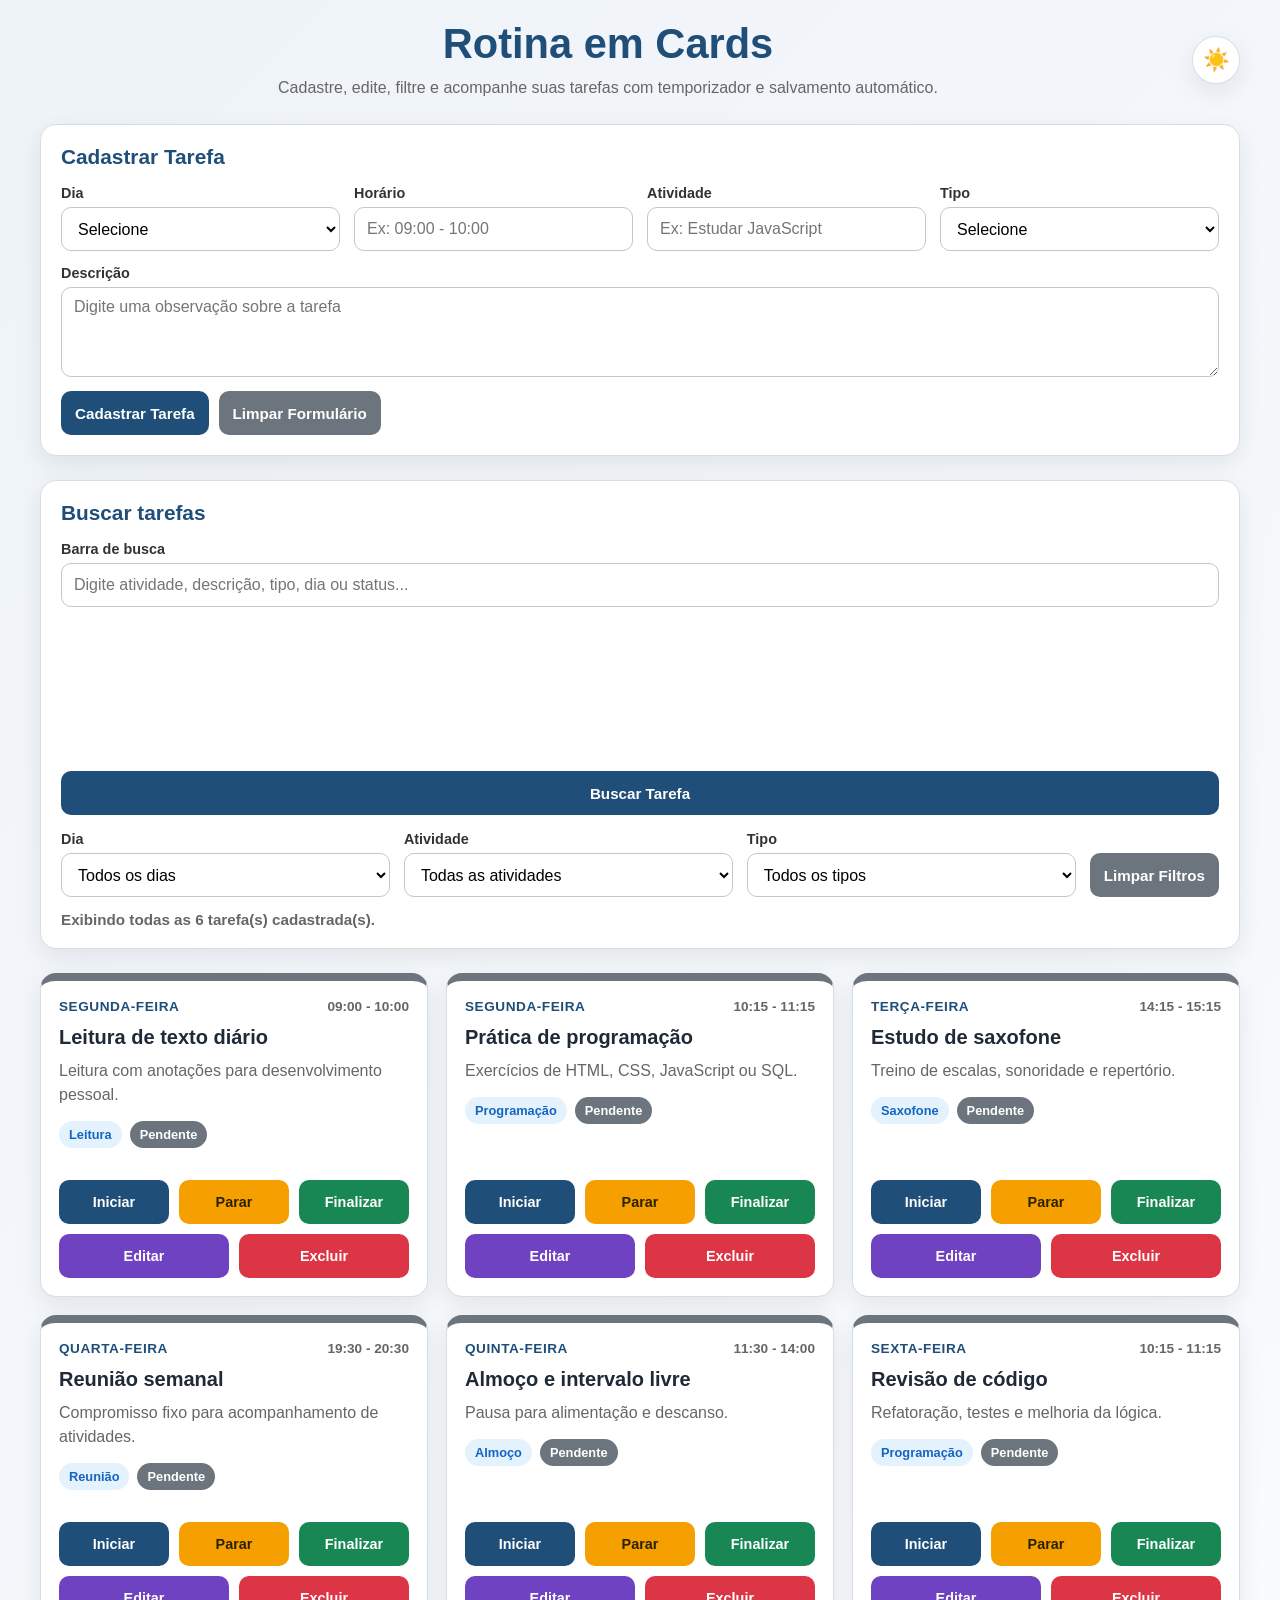
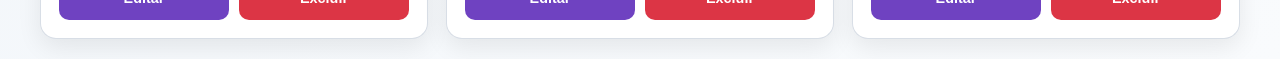
==== index.html @ 0d519fd7 "criado html, css. JS." ====
<!DOCTYPE html>
<html lang="pt-BR">

<head>
  <meta charset="UTF-8">
  <meta name="viewport" content="width=device-width, initial-scale=1.0">
  <title>Rotina e Tarefas com Temporizador</title>
  <link rel="stylesheet" href="style.css">
</head>

<body>
  <main class="container">
    <header class="cabecalho">
      <div class="cabecalho-texto">
        <h1>Rotina em Cards</h1>
        <p>Cadastre, edite, filtre e acompanhe suas tarefas com temporizador e salvamento automático.</p>
      </div>

      <button type="button" class="btn-tema" id="btnTema" aria-label="Alternar para modo escuro" aria-pressed="false"
        title="Alternar tema">
        <span class="icone-tema" id="iconeTema" aria-hidden="true">☀️</span>
      </button>
    </header>


    <section class="painel" aria-labelledby="tituloFormulario">
      <h2 id="tituloFormulario">Cadastrar Tarefa</h2>

      <form id="formTarefa">
        <input type="hidden" id="tarefaId">

        <div class="form-grid">
          <div class="campo">
            <label for="diaTarefa">Dia</label>
            <select id="diaTarefa" required>
              <option value="">Selecione</option>
              <option value="segunda">Segunda-feira</option>
              <option value="terca">Terça-feira</option>
              <option value="quarta">Quarta-feira</option>
              <option value="quinta">Quinta-feira</option>
              <option value="sexta">Sexta-feira</option>
              <option value="sabado">Sábado</option>
              <option value="domingo">Domingo</option>
            </select>
          </div>

          <div class="campo">
            <label for="horarioTarefa">Horário</label>
            <input type="text" id="horarioTarefa" placeholder="Ex: 09:00 - 10:00" required>
          </div>

          <div class="campo">
            <label for="atividadeTarefa">Atividade</label>
            <input type="text" id="atividadeTarefa" placeholder="Ex: Estudar JavaScript" required>
          </div>

          <div class="campo">
            <label for="tipoTarefa">Tipo</label>
            <select id="tipoTarefa" required>
              <option value="">Selecione</option>
              <option value="leitura">Leitura</option>
              <option value="programacao">Programação</option>
              <option value="saxofone">Saxofone</option>
              <option value="reuniao">Reunião</option>
              <option value="almoco">Almoço</option>
              <option value="pausa">Pausa</option>
              <option value="descanso">Descanso</option>
              <option value="outro">Outro</option>
            </select>
          </div>

          <div class="campo campo-full">
            <label for="descricaoTarefa">Descrição</label>
            <textarea id="descricaoTarefa" placeholder="Digite uma observação sobre a tarefa"></textarea>
          </div>

          <div class="acoes-form">
            <button type="submit" class="btn btn-primario" id="btnSalvar">
              Cadastrar Tarefa
            </button>

            <button type="button" class="btn btn-secundario" id="btnCancelarEdicao">
              Limpar Formulário
            </button>
          </div>
        </div>
      </form>
    </section>

    <section class="painel" aria-labelledby="tituloBusca">
      <h2 id="tituloBusca">Buscar tarefas</h2>

      <div class="grupo-busca-principal">
        <div class="campo">
          <label for="campoBusca">Barra de busca</label>
          <input type="search" id="campoBusca" placeholder="Digite atividade, descrição, tipo, dia ou status..."
            aria-label="Digite um termo para buscar tarefas">
        </div>

        <button type="button" class="btn btn-primario btn-buscar" id="btnBuscar">
          Buscar Tarefa
        </button>
      </div>

      <div class="filtros">
        <div class="campo">
          <label for="filtroDia">Dia</label>
          <select id="filtroDia">
            <option value="todos">Todos os dias</option>
            <option value="segunda">Segunda-feira</option>
            <option value="terca">Terça-feira</option>
            <option value="quarta">Quarta-feira</option>
            <option value="quinta">Quinta-feira</option>
            <option value="sexta">Sexta-feira</option>
            <option value="sabado">Sábado</option>
            <option value="domingo">Domingo</option>
          </select>
        </div>

        <div class="campo">
          <label for="filtroAtividade">Atividade</label>
          <select id="filtroAtividade">
            <option value="todos">Todas as atividades</option>
          </select>
        </div>

        <div class="campo">
          <label for="filtroTipo">Tipo</label>
          <select id="filtroTipo">
            <option value="todos">Todos os tipos</option>
            <option value="leitura">Leitura</option>
            <option value="programacao">Programação</option>
            <option value="saxofone">Saxofone</option>
            <option value="reuniao">Reunião</option>
            <option value="almoco">Almoço</option>
            <option value="pausa">Pausa</option>
            <option value="descanso">Descanso</option>
            <option value="outro">Outro</option>
          </select>
        </div>

        <div class="acoes-filtro">
          <button type="button" class="btn btn-secundario" id="btnLimparFiltros">
            Limpar Filtros
          </button>
        </div>
      </div>

      <p class="resultado-busca" id="resultadoBusca" aria-live="polite"></p>
    </section>

    <section class="cards-container" id="cardsContainer" aria-label="Lista de tarefas em cards"></section>
  </main>

  <script src="script.js"></script>
</body>

</html>
---- style.css ----
:root {
        --azul: #1f4e79;
        --azul-escuro: #163a5a;
        --verde: #198754;
        --amarelo: #f59f00;
        --vermelho: #dc3545;
        --cinza: #6c757d;
        --roxo: #6f42c1;
        --fundo: #f4f7fb;
        --branco: #ffffff;
        --texto: #222222;
        --texto-suave: #666666;
        --borda: #d8dee6;
        --sombra: 0 8px 24px rgba(0, 0, 0, 0.08);
        --radius: 16px;
        --transicao: 0.2s ease;
    }

    * {
        box-sizing: border-box;
    }

    html {
        scroll-behavior: smooth;
    }

    body {
        margin: 0;
        padding: 20px;
        font-family: Arial, Helvetica, sans-serif;
        background: linear-gradient(135deg, #eef3f8, #f9fbfd);
        color: var(--texto);
    }

    body.tema-escuro {
        --azul: #8ab4f8;
        --azul-escuro: #669df6;
        --verde: #3ddc84;
        --amarelo: #ffd166;
        --vermelho: #ff6b6b;
        --cinza: #9aa0a6;
        --roxo: #b794f4;
        --fundo: #121826;
        --branco: #1f2937;
        --texto: #f4f7fb;
        --texto-suave: #cbd5e1;
        --borda: #334155;
        --sombra: 0 8px 24px rgba(0, 0, 0, 0.35);

        background: linear-gradient(135deg, #111827, #1e293b);
        color: var(--texto);
    }

    body.tema-escuro input,
    body.tema-escuro select,
    body.tema-escuro textarea {
        background: #111827;
        color: var(--texto);
        border-color: #475569;
    }

    body.tema-escuro input::placeholder,
    body.tema-escuro textarea::placeholder {
        color: #94a3b8;
    }

    body.tema-escuro .card-tarefa.status-em-andamento {
        background: #172554;
    }

    body.tema-escuro .card-tarefa.status-pausada {
        background: #3b2f0b;
    }

    body.tema-escuro .card-tarefa.status-finalizada {
        background: #123524;
    }

    body.tema-escuro .tag {
        background: #334155;
        color: #f8fafc;
    }

    body.tema-escuro .tag-tipo {
        background: #1e3a5f;
        color: #bfdbfe;
    }

    body.tema-escuro .temporizador {
        background: #172554;
        border-color: #2563eb;
    }

    body.tema-escuro .temporizador-tempo {
        color: #bfdbfe;
    }

    .cabecalho {
        display: flex;
        align-items: center;
        justify-content: space-between;
        gap: 16px;
        text-align: left;
        margin-bottom: 24px;
    }

    .cabecalho-texto {
        flex: 1;
    }

    .btn-tema {
        width: 48px;
        height: 48px;
        flex: 0 0 48px;
        border: 1px solid var(--borda);
        border-radius: 50%;
        background: var(--branco);
        color: var(--texto);
        box-shadow: var(--sombra);
        cursor: pointer;
        display: inline-flex;
        align-items: center;
        justify-content: center;
        transition:
            transform var(--transicao),
            background-color var(--transicao),
            border-color var(--transicao),
            box-shadow var(--transicao);
    }

    .btn-tema:hover {
        transform: translateY(-2px);
    }

    .btn-tema:focus {
        outline: none;
        box-shadow: 0 0 0 4px rgba(31, 78, 121, 0.25);
    }

    .icone-tema {
        font-size: 1.35rem;
        line-height: 1;
    }

    body.tema-escuro .btn-tema {
        background: #0f172a;
        border-color: #475569;
        color: #f8fafc;
    }

    @media (max-width: 600px) {
        .cabecalho {
            align-items: flex-start;
        }

        .btn-tema {
            width: 44px;
            height: 44px;
            flex-basis: 44px;
        }

        .icone-tema {
            font-size: 1.2rem;
        }
    }


    button,
    input,
    select,
    textarea {
        font-family: inherit;
    }

    .container {
        width: 100%;
        max-width: 1200px;
        margin: 0 auto;
    }

    .cabecalho {
        text-align: center;
        margin-bottom: 24px;
    }

    .cabecalho h1 {
        margin: 0 0 8px;
        color: var(--azul);
        font-size: clamp(1.8rem, 4vw, 2.6rem);
    }

    .cabecalho p {
        margin: 0;
        color: var(--texto-suave);
        line-height: 1.5;
    }

    .painel {
        background: var(--branco);
        padding: 20px;
        border-radius: var(--radius);
        box-shadow: var(--sombra);
        border: 1px solid var(--borda);
        margin-bottom: 24px;
    }

    .painel h2 {
        margin: 0 0 16px;
        color: var(--azul);
        font-size: 1.3rem;
    }

    .form-grid,
    .filtros {
        display: flex;
        flex-wrap: wrap;
        gap: 14px;
        align-items: flex-end;
    }

    .campo {
        display: flex;
        flex-direction: column;
        gap: 6px;
        flex: 1 1 220px;
    }

    .campo-full {
        flex: 1 1 100%;
    }

    label {
        font-weight: 700;
        font-size: 0.9rem;
        color: #333333;
    }

    input,
    select,
    textarea {
        width: 100%;
        min-height: 44px;
        padding: 10px 12px;
        border: 1px solid #bfc7d1;
        border-radius: 10px;
        font-size: 1rem;
        outline: none;
        background: #ffffff;
        transition: border-color var(--transicao), box-shadow var(--transicao);
    }

    textarea {
        min-height: 90px;
        resize: vertical;
    }

    input:focus,
    select:focus,
    textarea:focus {
        border-color: var(--azul);
        box-shadow: 0 0 0 3px rgba(31, 78, 121, 0.15);
    }

    .acoes-form,
    .acoes-filtro {
        display: flex;
        gap: 10px;
        flex-wrap: wrap;
    }

    .btn {
        min-height: 44px;
        padding: 10px 14px;
        border: none;
        border-radius: 10px;
        color: #ffffff;
        font-weight: 700;
        font-size: 0.95rem;
        cursor: pointer;
        transition: transform var(--transicao), opacity var(--transicao), background-color var(--transicao);
    }

    .btn:hover {
        opacity: 0.92;
        transform: translateY(-1px);
    }

    .btn:active {
        transform: translateY(0);
    }

    .btn-primario {
        background: var(--azul);
    }

    .btn-primario:hover {
        background: var(--azul-escuro);
    }

    .btn-secundario {
        background: var(--cinza);
    }

    .btn-verde {
        background: var(--verde);
    }

    .btn-amarelo {
        background: var(--amarelo);
        color: #2b2200;
    }

    .btn-vermelho {
        background: var(--vermelho);
    }

    .btn-roxo {
        background: var(--roxo);
    }

    .grupo-busca-principal {
        display: flex;
        flex-direction: column;
        gap: 10px;
        margin-bottom: 16px;
    }

    .btn-buscar {
        width: 100%;
    }

    .resultado-busca {
        margin: 14px 0 0;
        color: var(--texto-suave);
        font-weight: 700;
        font-size: 0.95rem;
    }

    .cards-container {
        display: flex;
        flex-wrap: wrap;
        gap: 18px;
        align-items: stretch;
    }

    .card-tarefa {
        flex: 1 1 320px;
        display: flex;
        flex-direction: column;
        justify-content: space-between;
        background: var(--branco);
        border-radius: var(--radius);
        box-shadow: var(--sombra);
        border: 1px solid var(--borda);
        border-top: 8px solid var(--cinza);
        overflow: hidden;
        transition: transform var(--transicao), box-shadow var(--transicao);
    }

    .card-tarefa:hover {
        transform: translateY(-3px);
        box-shadow: 0 12px 28px rgba(0, 0, 0, 0.12);
    }

    .status-pendente {
        border-top-color: var(--cinza);
    }

    .status-em-andamento {
        border-top-color: var(--azul);
        background: #f5f9ff;
    }

    .status-pausada {
        border-top-color: var(--amarelo);
        background: #fff9ec;
    }

    .status-finalizada {
        border-top-color: var(--verde);
        background: #f1fbf5;
    }

    .card-conteudo {
        padding: 18px;
    }

    .card-topo {
        display: flex;
        justify-content: space-between;
        align-items: flex-start;
        gap: 12px;
        margin-bottom: 12px;
    }

    .dia {
        font-size: 0.85rem;
        font-weight: 700;
        color: var(--azul);
        text-transform: uppercase;
        letter-spacing: 0.04em;
    }

    .horario {
        font-size: 0.85rem;
        color: var(--texto-suave);
        font-weight: 700;
        white-space: nowrap;
    }

    .atividade {
        margin: 0 0 10px;
        font-size: 1.25rem;
        color: #1f2937;
    }

    .status-finalizada .atividade {
        text-decoration: line-through;
        color: #4f5f55;
    }

    .descricao {
        margin: 0 0 14px;
        color: var(--texto-suave);
        line-height: 1.5;
    }

    .meta {
        display: flex;
        flex-wrap: wrap;
        gap: 8px;
        margin-bottom: 14px;
    }

    .tag {
        display: inline-flex;
        align-items: center;
        justify-content: center;
        padding: 6px 10px;
        border-radius: 999px;
        font-size: 0.8rem;
        font-weight: 700;
        background: #eef2f7;
        color: #344054;
    }

    .tag-tipo {
        background: #e3f2fd;
        color: #1565c0;
    }

    .tag-status {
        color: #ffffff;
    }

    .tag-status.pendente {
        background: var(--cinza);
    }

    .tag-status.em-andamento {
        background: var(--azul);
    }

    .tag-status.pausada {
        background: var(--amarelo);
        color: #2b2200;
    }

    .tag-status.finalizada {
        background: var(--verde);
    }

    .temporizador {
        display: none;
        padding: 14px;
        border-radius: 14px;
        background: #eef5ff;
        border: 1px solid #cfe2ff;
        text-align: center;
        margin-top: 12px;
    }

    .temporizador.visivel {
        display: block;
    }

    .temporizador-label {
        display: block;
        font-size: 0.78rem;
        font-weight: 700;
        color: var(--texto-suave);
        text-transform: uppercase;
        letter-spacing: 0.06em;
        margin-bottom: 4px;
    }

    .temporizador-tempo {
        display: block;
        font-size: 1.8rem;
        font-weight: 800;
        color: var(--azul);
        font-variant-numeric: tabular-nums;
    }

    .status-pausada .temporizador {
        background: #fff3cd;
        border-color: #ffe08a;
    }

    .status-pausada .temporizador-tempo {
        color: #8a6200;
    }

    .card-acoes {
        display: flex;
        flex-wrap: wrap;
        gap: 10px;
        padding: 0 18px 18px;
        margin-top: auto;
    }

    .btn-acao {
        flex: 1 1 90px;
        font-size: 0.9rem;
    }

    .sem-resultados {
        width: 100%;
        padding: 28px;
        text-align: center;
        background: var(--branco);
        border-radius: var(--radius);
        box-shadow: var(--sombra);
        border: 1px solid var(--borda);
        color: var(--texto-suave);
        font-weight: 700;
    }

    @media (max-width: 768px) {
        body {
            padding: 14px;
        }

        .cabecalho {
            text-align: left;
        }

        .painel {
            padding: 16px;
        }

        .form-grid,
        .filtros {
            flex-direction: column;
            align-items: stretch;
        }

        .campo,
        .campo-full,
        .acoes-form,
        .acoes-filtro {
            width: 100%;
            flex: 1 1 auto;
        }

        .acoes-form,
        .acoes-filtro {
            flex-direction: column;
        }

        .btn {
            width: 100%;
        }

        .cards-container {
            flex-direction: column;
        }

        .card-tarefa {
            width: 100%;
            flex: 1 1 auto;
        }

        .card-topo {
            flex-direction: column;
            gap: 6px;
        }

        .horario {
            white-space: normal;
        }

        .card-acoes {
            flex-direction: column;
        }

        .btn-acao {
            width: 100%;
        }

        .temporizador-tempo {
            font-size: 1.6rem;
        }
    }
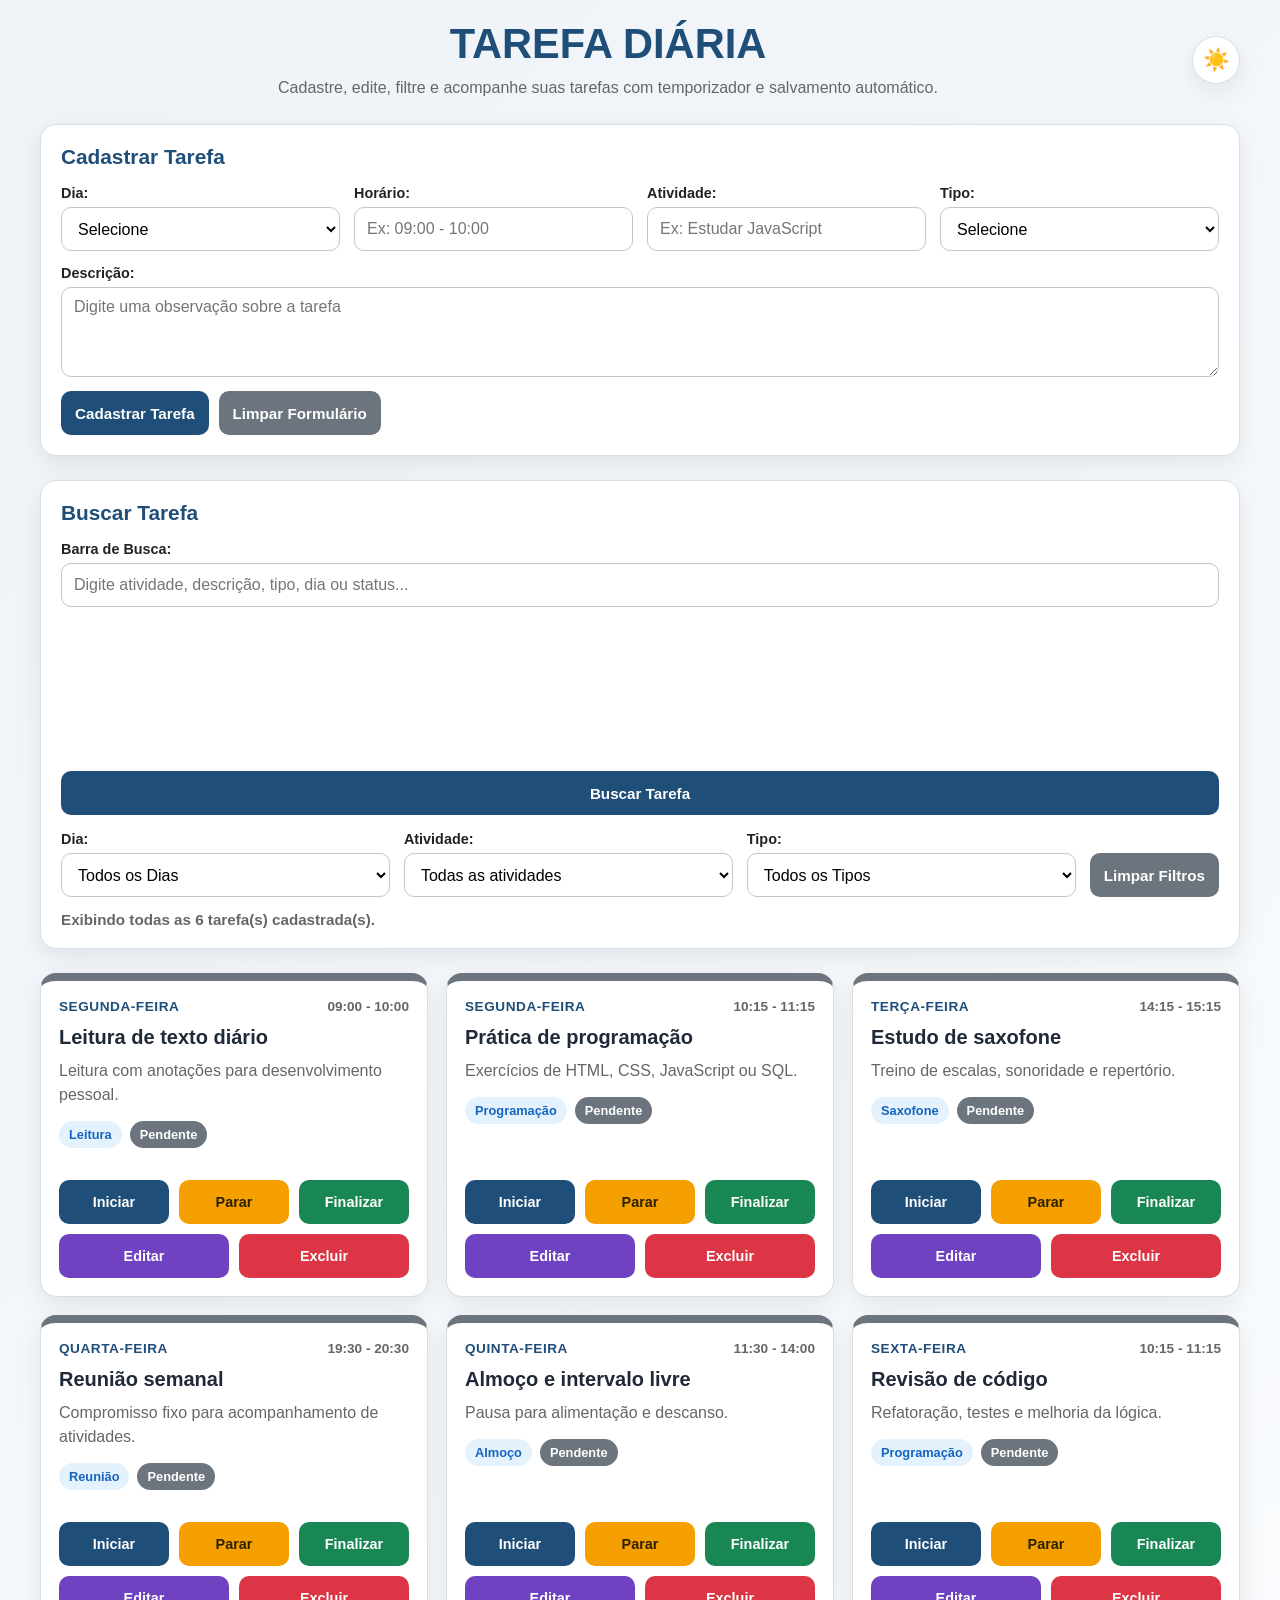
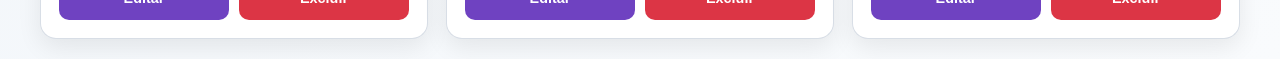
==== commit 91d82f48: "CRIADO FUNÇÃO PARA MODO CLARO E ESCURO." ====
--- a/index.html
+++ b/index.html
@@ -12,7 +12,7 @@
   <main class="container">
     <header class="cabecalho">
       <div class="cabecalho-texto">
-        <h1>Rotina em Cards</h1>
+        <h1>TAREFA DIÁRIA</h1>
         <p>Cadastre, edite, filtre e acompanhe suas tarefas com temporizador e salvamento automático.</p>
       </div>
 
@@ -31,7 +31,7 @@
 
         <div class="form-grid">
           <div class="campo">
-            <label for="diaTarefa">Dia</label>
+            <label for="diaTarefa">Dia:</label>
             <select id="diaTarefa" required>
               <option value="">Selecione</option>
               <option value="segunda">Segunda-feira</option>
@@ -45,17 +45,17 @@
           </div>
 
           <div class="campo">
-            <label for="horarioTarefa">Horário</label>
+            <label for="horarioTarefa">Horário:</label>
             <input type="text" id="horarioTarefa" placeholder="Ex: 09:00 - 10:00" required>
           </div>
 
           <div class="campo">
-            <label for="atividadeTarefa">Atividade</label>
+            <label for="atividadeTarefa">Atividade:</label>
             <input type="text" id="atividadeTarefa" placeholder="Ex: Estudar JavaScript" required>
           </div>
 
           <div class="campo">
-            <label for="tipoTarefa">Tipo</label>
+            <label for="tipoTarefa">Tipo:</label>
             <select id="tipoTarefa" required>
               <option value="">Selecione</option>
               <option value="leitura">Leitura</option>
@@ -70,7 +70,7 @@
           </div>
 
           <div class="campo campo-full">
-            <label for="descricaoTarefa">Descrição</label>
+            <label for="descricaoTarefa">Descrição:</label>
             <textarea id="descricaoTarefa" placeholder="Digite uma observação sobre a tarefa"></textarea>
           </div>
 
@@ -88,11 +88,11 @@
     </section>
 
     <section class="painel" aria-labelledby="tituloBusca">
-      <h2 id="tituloBusca">Buscar tarefas</h2>
+      <h2 id="tituloBusca">Buscar Tarefa</h2>
 
       <div class="grupo-busca-principal">
         <div class="campo">
-          <label for="campoBusca">Barra de busca</label>
+          <label for="campoBusca">Barra de Busca:</label>
           <input type="search" id="campoBusca" placeholder="Digite atividade, descrição, tipo, dia ou status..."
             aria-label="Digite um termo para buscar tarefas">
         </div>
@@ -104,30 +104,30 @@
 
       <div class="filtros">
         <div class="campo">
-          <label for="filtroDia">Dia</label>
+          <label for="filtroDia">Dia:</label>
           <select id="filtroDia">
-            <option value="todos">Todos os dias</option>
-            <option value="segunda">Segunda-feira</option>
-            <option value="terca">Terça-feira</option>
-            <option value="quarta">Quarta-feira</option>
-            <option value="quinta">Quinta-feira</option>
-            <option value="sexta">Sexta-feira</option>
+            <option value="todos">Todos os Dias</option>
+            <option value="segunda">Segunda-Feira</option>
+            <option value="terca">Terça-Feira</option>
+            <option value="quarta">Quarta-Feira</option>
+            <option value="quinta">Quinta-Feira</option>
+            <option value="sexta">Sexta-Feira</option>
             <option value="sabado">Sábado</option>
             <option value="domingo">Domingo</option>
           </select>
         </div>
 
         <div class="campo">
-          <label for="filtroAtividade">Atividade</label>
+          <label for="filtroAtividade">Atividade:</label>
           <select id="filtroAtividade">
-            <option value="todos">Todas as atividades</option>
+            <option value="todos">Todas as Atividades</option>
           </select>
         </div>
 
         <div class="campo">
-          <label for="filtroTipo">Tipo</label>
+          <label for="filtroTipo">Tipo:</label>
           <select id="filtroTipo">
-            <option value="todos">Todos os tipos</option>
+            <option value="todos">Todos os Tipos</option>
             <option value="leitura">Leitura</option>
             <option value="programacao">Programação</option>
             <option value="saxofone">Saxofone</option>
--- a/style.css
+++ b/style.css
@@ -164,7 +164,6 @@
         }
     }
 
-
     button,
     input,
     select,
@@ -232,7 +231,7 @@
     label {
         font-weight: 700;
         font-size: 0.9rem;
-        color: #333333;
+        color: --azul-escuro;
     }
 
     input,
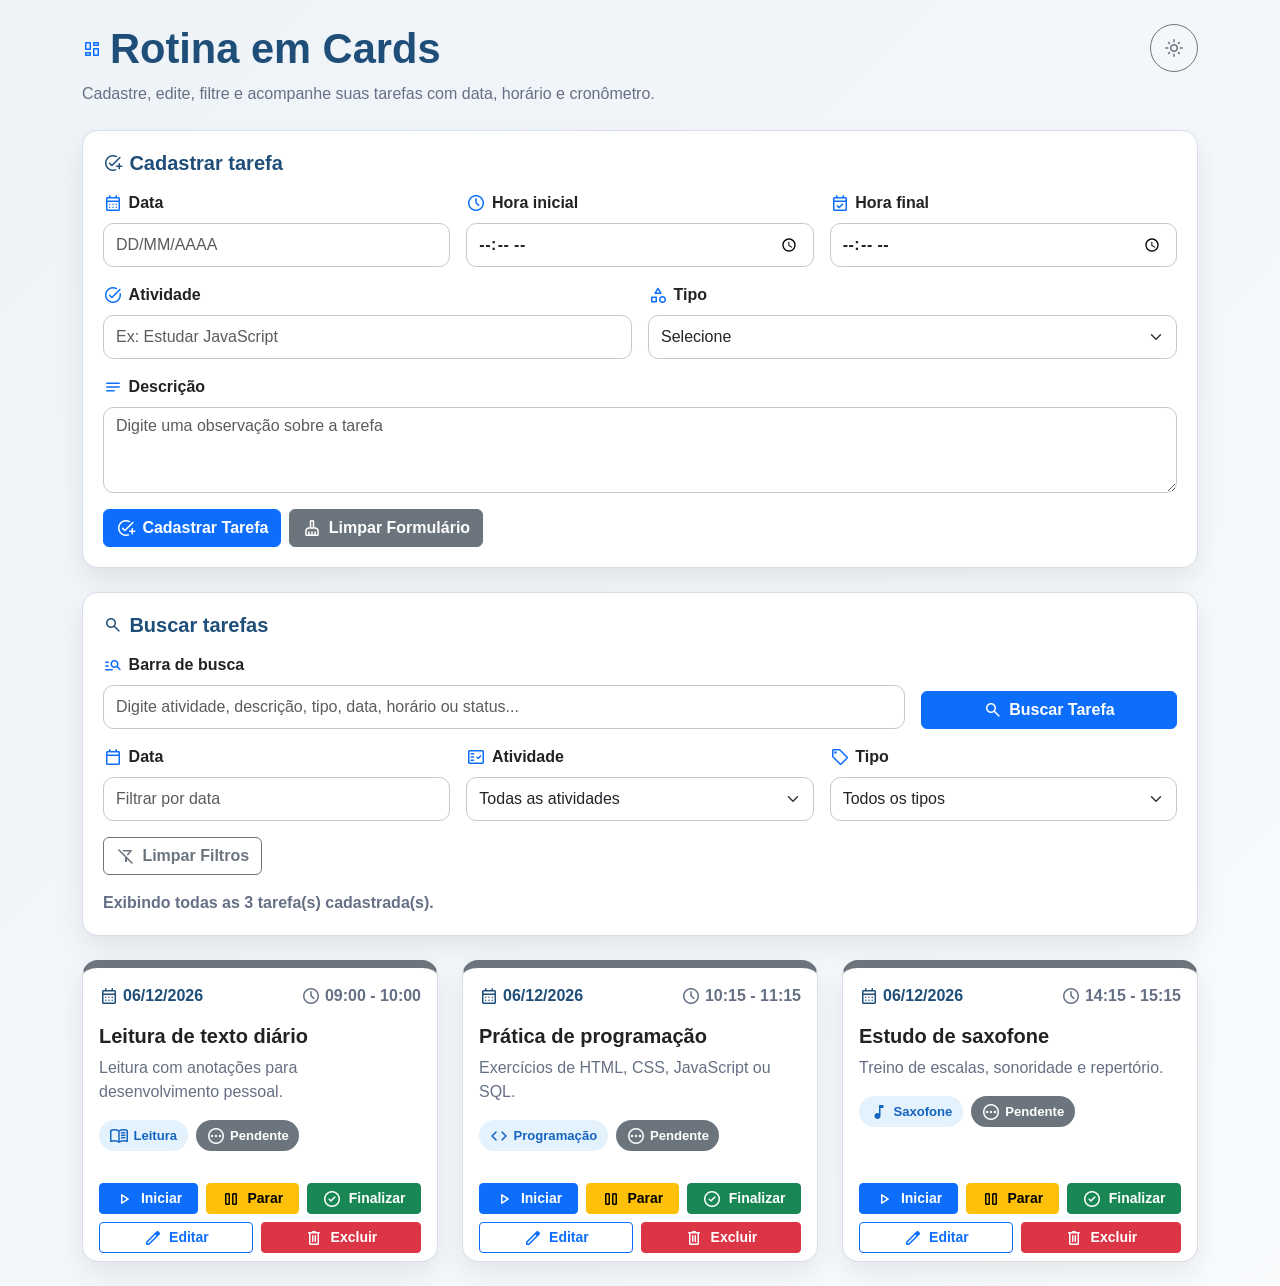
==== commit 1e3fdd7d: "atualizado estilização , calendario, hora e btn com bootstrap." ====
--- a/index.html
+++ b/index.html
@@ -1,62 +1,142 @@
 <!DOCTYPE html>
 <html lang="pt-BR">
-
 <head>
   <meta charset="UTF-8">
+
   <meta name="viewport" content="width=device-width, initial-scale=1.0">
-  <title>Rotina e Tarefas com Temporizador</title>
+
+  <title>Rotina em Cards</title>
+
+  <!-- Bootstrap CSS -->
+  <link
+    href="https://cdn.jsdelivr.net/npm/bootstrap@5.3.3/dist/css/bootstrap.min.css"
+    rel="stylesheet"
+  >
+
+  <!-- Google Icons / Material Symbols Rounded -->
+  <link
+    href="https://fonts.googleapis.com/css2?family=Material+Symbols+Rounded:opsz,wght,FILL,GRAD@20..48,400..700,0..1,-50..200"
+    rel="stylesheet"
+  >
+
+  <!-- CSS personalizado do projeto -->
   <link rel="stylesheet" href="style.css">
 </head>
 
 <body>
-  <main class="container">
-    <header class="cabecalho">
-      <div class="cabecalho-texto">
-        <h1>TAREFA DIÁRIA</h1>
-        <p>Cadastre, edite, filtre e acompanhe suas tarefas com temporizador e salvamento automático.</p>
+  <main class="container py-4">
+
+    <!-- Cabeçalho principal -->
+    <header class="app-header d-flex align-items-start justify-content-between gap-3 mb-4">
+      <div>
+        <h1 class="app-title mb-2">
+          <span class="material-symbols-rounded text-primary" aria-hidden="true">dashboard</span>
+          Rotina em Cards
+        </h1>
+
+        <p class="app-subtitle mb-0">
+          Cadastre, edite, filtre e acompanhe suas tarefas com data, horário e cronômetro.
+        </p>
       </div>
 
-      <button type="button" class="btn-tema" id="btnTema" aria-label="Alternar para modo escuro" aria-pressed="false"
-        title="Alternar tema">
-        <span class="icone-tema" id="iconeTema" aria-hidden="true">☀️</span>
+      <!-- Botão de alternância de tema -->
+      <button
+        type="button"
+        class="btn btn-outline-secondary rounded-circle btn-theme"
+        id="btnTema"
+        aria-label="Alternar para modo escuro"
+        aria-pressed="false"
+        title="Alternar tema"
+      >
+        <span id="iconeTema" class="material-symbols-rounded" aria-hidden="true">light_mode</span>
       </button>
     </header>
 
-
-    <section class="painel" aria-labelledby="tituloFormulario">
-      <h2 id="tituloFormulario">Cadastrar Tarefa</h2>
+    <!-- Formulário de cadastro/edição -->
+    <section class="app-panel mb-4" aria-labelledby="tituloFormulario">
+      <h2 id="tituloFormulario" class="section-title mb-3">
+        <span class="material-symbols-rounded" aria-hidden="true">add_task</span>
+        Cadastrar tarefa
+      </h2>
 
       <form id="formTarefa">
         <input type="hidden" id="tarefaId">
 
-        <div class="form-grid">
-          <div class="campo">
-            <label for="diaTarefa">Dia:</label>
-            <select id="diaTarefa" required>
-              <option value="">Selecione</option>
-              <option value="segunda">Segunda-feira</option>
-              <option value="terca">Terça-feira</option>
-              <option value="quarta">Quarta-feira</option>
-              <option value="quinta">Quinta-feira</option>
-              <option value="sexta">Sexta-feira</option>
-              <option value="sabado">Sábado</option>
-              <option value="domingo">Domingo</option>
-            </select>
-          </div>
-
-          <div class="campo">
-            <label for="horarioTarefa">Horário:</label>
-            <input type="text" id="horarioTarefa" placeholder="Ex: 09:00 - 10:00" required>
-          </div>
-
-          <div class="campo">
-            <label for="atividadeTarefa">Atividade:</label>
-            <input type="text" id="atividadeTarefa" placeholder="Ex: Estudar JavaScript" required>
-          </div>
-
-          <div class="campo">
-            <label for="tipoTarefa">Tipo:</label>
-            <select id="tipoTarefa" required>
+        <div class="row g-3">
+
+          <!-- Data -->
+          <div class="col-12 col-md-4">
+            <label for="dataTarefa" class="form-label icon-label">
+              <span class="material-symbols-rounded text-primary" aria-hidden="true">calendar_month</span>
+              Data
+            </label>
+
+            <input
+              type="text"
+              id="dataTarefa"
+              class="form-control"
+              placeholder="DD/MM/AAAA"
+              readonly
+              required
+              autocomplete="off"
+              aria-haspopup="dialog"
+            >
+          </div>
+
+          <!-- Hora inicial -->
+          <div class="col-12 col-md-4">
+            <label for="horaInicialTarefa" class="form-label icon-label">
+              <span class="material-symbols-rounded text-primary" aria-hidden="true">schedule</span>
+              Hora inicial
+            </label>
+
+            <input
+              type="time"
+              id="horaInicialTarefa"
+              class="form-control campo-hora"
+              required
+            >
+          </div>
+
+          <!-- Hora final -->
+          <div class="col-12 col-md-4">
+            <label for="horaFinalTarefa" class="form-label icon-label">
+              <span class="material-symbols-rounded text-primary" aria-hidden="true">event_available</span>
+              Hora final
+            </label>
+
+            <input
+              type="time"
+              id="horaFinalTarefa"
+              class="form-control campo-hora"
+              required
+            >
+          </div>
+
+          <!-- Atividade -->
+          <div class="col-12 col-md-6">
+            <label for="atividadeTarefa" class="form-label icon-label">
+              <span class="material-symbols-rounded text-primary" aria-hidden="true">task_alt</span>
+              Atividade
+            </label>
+
+            <input
+              type="text"
+              id="atividadeTarefa"
+              class="form-control"
+              placeholder="Ex: Estudar JavaScript"
+              required
+            >
+          </div>
+
+          <!-- Tipo -->
+          <div class="col-12 col-md-6">
+            <label for="tipoTarefa" class="form-label icon-label">
+              <span class="material-symbols-rounded text-primary" aria-hidden="true">category</span>
+              Tipo
+            </label>
+
+            <select id="tipoTarefa" class="form-select" required>
               <option value="">Selecione</option>
               <option value="leitura">Leitura</option>
               <option value="programacao">Programação</option>
@@ -69,17 +149,30 @@
             </select>
           </div>
 
-          <div class="campo campo-full">
-            <label for="descricaoTarefa">Descrição:</label>
-            <textarea id="descricaoTarefa" placeholder="Digite uma observação sobre a tarefa"></textarea>
-          </div>
-
-          <div class="acoes-form">
-            <button type="submit" class="btn btn-primario" id="btnSalvar">
+          <!-- Descrição -->
+          <div class="col-12">
+            <label for="descricaoTarefa" class="form-label icon-label">
+              <span class="material-symbols-rounded text-primary" aria-hidden="true">notes</span>
+              Descrição
+            </label>
+
+            <textarea
+              id="descricaoTarefa"
+              class="form-control"
+              rows="3"
+              placeholder="Digite uma observação sobre a tarefa"
+            ></textarea>
+          </div>
+
+          <!-- Ações do formulário -->
+          <div class="col-12 d-flex flex-column flex-sm-row gap-2">
+            <button type="submit" class="btn btn-primary btn-action" id="btnSalvar">
+              <span class="material-symbols-rounded" aria-hidden="true">add_task</span>
               Cadastrar Tarefa
             </button>
 
-            <button type="button" class="btn btn-secundario" id="btnCancelarEdicao">
+            <button type="button" class="btn btn-secondary btn-action" id="btnCancelarEdicao">
+              <span class="material-symbols-rounded" aria-hidden="true">cleaning_services</span>
               Limpar Formulário
             </button>
           </div>
@@ -87,47 +180,77 @@
       </form>
     </section>
 
-    <section class="painel" aria-labelledby="tituloBusca">
-      <h2 id="tituloBusca">Buscar Tarefa</h2>
-
-      <div class="grupo-busca-principal">
-        <div class="campo">
-          <label for="campoBusca">Barra de Busca:</label>
-          <input type="search" id="campoBusca" placeholder="Digite atividade, descrição, tipo, dia ou status..."
-            aria-label="Digite um termo para buscar tarefas">
-        </div>
-
-        <button type="button" class="btn btn-primario btn-buscar" id="btnBuscar">
-          Buscar Tarefa
-        </button>
-      </div>
-
-      <div class="filtros">
-        <div class="campo">
-          <label for="filtroDia">Dia:</label>
-          <select id="filtroDia">
-            <option value="todos">Todos os Dias</option>
-            <option value="segunda">Segunda-Feira</option>
-            <option value="terca">Terça-Feira</option>
-            <option value="quarta">Quarta-Feira</option>
-            <option value="quinta">Quinta-Feira</option>
-            <option value="sexta">Sexta-Feira</option>
-            <option value="sabado">Sábado</option>
-            <option value="domingo">Domingo</option>
+    <!-- Painel de busca e filtros -->
+    <section class="app-panel mb-4" aria-labelledby="tituloBusca">
+      <h2 id="tituloBusca" class="section-title mb-3">
+        <span class="material-symbols-rounded" aria-hidden="true">search</span>
+        Buscar tarefas
+      </h2>
+
+      <div class="row g-3 align-items-end mb-3">
+
+        <!-- Barra de busca -->
+        <div class="col-12 col-lg-9">
+          <label for="campoBusca" class="form-label icon-label">
+            <span class="material-symbols-rounded text-primary" aria-hidden="true">manage_search</span>
+            Barra de busca
+          </label>
+
+          <input
+            type="search"
+            id="campoBusca"
+            class="form-control"
+            placeholder="Digite atividade, descrição, tipo, data, horário ou status..."
+          >
+        </div>
+
+        <!-- Botão buscar -->
+        <div class="col-12 col-lg-3">
+          <button type="button" class="btn btn-primary w-100 btn-action" id="btnBuscar">
+            <span class="material-symbols-rounded" aria-hidden="true">search</span>
+            Buscar Tarefa
+          </button>
+        </div>
+
+        <!-- Filtro por data -->
+        <div class="col-12 col-md-4">
+          <label for="filtroData" class="form-label icon-label">
+            <span class="material-symbols-rounded text-primary" aria-hidden="true">calendar_today</span>
+            Data
+          </label>
+
+          <input
+            type="text"
+            id="filtroData"
+            class="form-control"
+            placeholder="Filtrar por data"
+            readonly
+            autocomplete="off"
+            aria-haspopup="dialog"
+          >
+        </div>
+
+        <!-- Filtro por atividade -->
+        <div class="col-12 col-md-4">
+          <label for="filtroAtividade" class="form-label icon-label">
+            <span class="material-symbols-rounded text-primary" aria-hidden="true">fact_check</span>
+            Atividade
+          </label>
+
+          <select id="filtroAtividade" class="form-select">
+            <option value="todos">Todas as atividades</option>
           </select>
         </div>
 
-        <div class="campo">
-          <label for="filtroAtividade">Atividade:</label>
-          <select id="filtroAtividade">
-            <option value="todos">Todas as Atividades</option>
-          </select>
-        </div>
-
-        <div class="campo">
-          <label for="filtroTipo">Tipo:</label>
-          <select id="filtroTipo">
-            <option value="todos">Todos os Tipos</option>
+        <!-- Filtro por tipo -->
+        <div class="col-12 col-md-4">
+          <label for="filtroTipo" class="form-label icon-label">
+            <span class="material-symbols-rounded text-primary" aria-hidden="true">sell</span>
+            Tipo
+          </label>
+
+          <select id="filtroTipo" class="form-select">
+            <option value="todos">Todos os tipos</option>
             <option value="leitura">Leitura</option>
             <option value="programacao">Programação</option>
             <option value="saxofone">Saxofone</option>
@@ -139,20 +262,38 @@
           </select>
         </div>
 
-        <div class="acoes-filtro">
-          <button type="button" class="btn btn-secundario" id="btnLimparFiltros">
+        <!-- Limpar filtros -->
+        <div class="col-12">
+          <button type="button" class="btn btn-outline-secondary btn-action" id="btnLimparFiltros">
+            <span class="material-symbols-rounded" aria-hidden="true">filter_alt_off</span>
             Limpar Filtros
           </button>
         </div>
       </div>
 
-      <p class="resultado-busca" id="resultadoBusca" aria-live="polite"></p>
+      <p class="resultado-busca mb-0" id="resultadoBusca" aria-live="polite"></p>
     </section>
 
-    <section class="cards-container" id="cardsContainer" aria-label="Lista de tarefas em cards"></section>
+    <!-- Container dos cards -->
+    <section
+      class="row g-4"
+      id="cardsContainer"
+      aria-label="Lista de tarefas em cards"
+    ></section>
   </main>
 
+  <!-- Calendário customizado -->
+  <div
+    class="calendario-popup"
+    id="calendarioPopup"
+    role="dialog"
+    aria-label="Calendário para seleção de data"
+  ></div>
+
+  <!-- Bootstrap JS Bundle -->
+  <script src="https://cdn.jsdelivr.net/npm/bootstrap@5.3.3/dist/js/bootstrap.bundle.min.js"></script>
+
+  <!-- JavaScript personalizado -->
   <script src="script.js"></script>
 </body>
-
-</html>+</html>
--- a/style.css
+++ b/style.css
@@ -1,603 +1,635 @@
-    :root {
-        --azul: #1f4e79;
-        --azul-escuro: #163a5a;
-        --verde: #198754;
-        --amarelo: #f59f00;
-        --vermelho: #dc3545;
-        --cinza: #6c757d;
-        --roxo: #6f42c1;
-        --fundo: #f4f7fb;
-        --branco: #ffffff;
-        --texto: #222222;
-        --texto-suave: #666666;
-        --borda: #d8dee6;
-        --sombra: 0 8px 24px rgba(0, 0, 0, 0.08);
-        --radius: 16px;
-        --transicao: 0.2s ease;
-    }
-
-    * {
-        box-sizing: border-box;
-    }
-
-    html {
-        scroll-behavior: smooth;
-    }
-
-    body {
-        margin: 0;
-        padding: 20px;
-        font-family: Arial, Helvetica, sans-serif;
-        background: linear-gradient(135deg, #eef3f8, #f9fbfd);
-        color: var(--texto);
-    }
-
-    body.tema-escuro {
-        --azul: #8ab4f8;
-        --azul-escuro: #669df6;
-        --verde: #3ddc84;
-        --amarelo: #ffd166;
-        --vermelho: #ff6b6b;
-        --cinza: #9aa0a6;
-        --roxo: #b794f4;
-        --fundo: #121826;
-        --branco: #1f2937;
-        --texto: #f4f7fb;
-        --texto-suave: #cbd5e1;
-        --borda: #334155;
-        --sombra: 0 8px 24px rgba(0, 0, 0, 0.35);
-
-        background: linear-gradient(135deg, #111827, #1e293b);
-        color: var(--texto);
-    }
-
-    body.tema-escuro input,
-    body.tema-escuro select,
-    body.tema-escuro textarea {
-        background: #111827;
-        color: var(--texto);
-        border-color: #475569;
-    }
-
-    body.tema-escuro input::placeholder,
-    body.tema-escuro textarea::placeholder {
-        color: #94a3b8;
-    }
-
-    body.tema-escuro .card-tarefa.status-em-andamento {
-        background: #172554;
-    }
-
-    body.tema-escuro .card-tarefa.status-pausada {
-        background: #3b2f0b;
-    }
-
-    body.tema-escuro .card-tarefa.status-finalizada {
-        background: #123524;
-    }
-
-    body.tema-escuro .tag {
-        background: #334155;
-        color: #f8fafc;
-    }
-
-    body.tema-escuro .tag-tipo {
-        background: #1e3a5f;
-        color: #bfdbfe;
-    }
-
-    body.tema-escuro .temporizador {
-        background: #172554;
-        border-color: #2563eb;
-    }
-
-    body.tema-escuro .temporizador-tempo {
-        color: #bfdbfe;
-    }
-
-    .cabecalho {
-        display: flex;
-        align-items: center;
-        justify-content: space-between;
-        gap: 16px;
-        text-align: left;
-        margin-bottom: 24px;
-    }
-
-    .cabecalho-texto {
-        flex: 1;
-    }
-
-    .btn-tema {
-        width: 48px;
-        height: 48px;
-        flex: 0 0 48px;
-        border: 1px solid var(--borda);
-        border-radius: 50%;
-        background: var(--branco);
-        color: var(--texto);
-        box-shadow: var(--sombra);
-        cursor: pointer;
-        display: inline-flex;
-        align-items: center;
-        justify-content: center;
-        transition:
-            transform var(--transicao),
-            background-color var(--transicao),
-            border-color var(--transicao),
-            box-shadow var(--transicao);
-    }
-
-    .btn-tema:hover {
-        transform: translateY(-2px);
-    }
-
-    .btn-tema:focus {
-        outline: none;
-        box-shadow: 0 0 0 4px rgba(31, 78, 121, 0.25);
-    }
-
-    .icone-tema {
-        font-size: 1.35rem;
-        line-height: 1;
-    }
-
-    body.tema-escuro .btn-tema {
-        background: #0f172a;
-        border-color: #475569;
-        color: #f8fafc;
-    }
-
-    @media (max-width: 600px) {
-        .cabecalho {
-            align-items: flex-start;
-        }
-
-        .btn-tema {
-            width: 44px;
-            height: 44px;
-            flex-basis: 44px;
-        }
-
-        .icone-tema {
-            font-size: 1.2rem;
-        }
-    }
-
-    button,
-    input,
-    select,
-    textarea {
-        font-family: inherit;
-    }
-
-    .container {
-        width: 100%;
-        max-width: 1200px;
-        margin: 0 auto;
-    }
-
-    .cabecalho {
-        text-align: center;
-        margin-bottom: 24px;
-    }
-
-    .cabecalho h1 {
-        margin: 0 0 8px;
-        color: var(--azul);
-        font-size: clamp(1.8rem, 4vw, 2.6rem);
-    }
-
-    .cabecalho p {
-        margin: 0;
-        color: var(--texto-suave);
-        line-height: 1.5;
-    }
-
-    .painel {
-        background: var(--branco);
-        padding: 20px;
-        border-radius: var(--radius);
-        box-shadow: var(--sombra);
-        border: 1px solid var(--borda);
-        margin-bottom: 24px;
-    }
-
-    .painel h2 {
-        margin: 0 0 16px;
-        color: var(--azul);
-        font-size: 1.3rem;
-    }
-
-    .form-grid,
-    .filtros {
-        display: flex;
-        flex-wrap: wrap;
-        gap: 14px;
-        align-items: flex-end;
-    }
-
-    .campo {
-        display: flex;
-        flex-direction: column;
-        gap: 6px;
-        flex: 1 1 220px;
-    }
-
-    .campo-full {
-        flex: 1 1 100%;
-    }
-
-    label {
-        font-weight: 700;
-        font-size: 0.9rem;
-        color: --azul-escuro;
-    }
-
-    input,
-    select,
-    textarea {
-        width: 100%;
-        min-height: 44px;
-        padding: 10px 12px;
-        border: 1px solid #bfc7d1;
-        border-radius: 10px;
-        font-size: 1rem;
-        outline: none;
-        background: #ffffff;
-        transition: border-color var(--transicao), box-shadow var(--transicao);
-    }
-
-    textarea {
-        min-height: 90px;
-        resize: vertical;
-    }
-
-    input:focus,
-    select:focus,
-    textarea:focus {
-        border-color: var(--azul);
-        box-shadow: 0 0 0 3px rgba(31, 78, 121, 0.15);
-    }
-
-    .acoes-form,
-    .acoes-filtro {
-        display: flex;
-        gap: 10px;
-        flex-wrap: wrap;
-    }
-
-    .btn {
-        min-height: 44px;
-        padding: 10px 14px;
-        border: none;
-        border-radius: 10px;
-        color: #ffffff;
-        font-weight: 700;
-        font-size: 0.95rem;
-        cursor: pointer;
-        transition: transform var(--transicao), opacity var(--transicao), background-color var(--transicao);
-    }
-
-    .btn:hover {
-        opacity: 0.92;
-        transform: translateY(-1px);
-    }
-
-    .btn:active {
-        transform: translateY(0);
-    }
-
-    .btn-primario {
-        background: var(--azul);
-    }
-
-    .btn-primario:hover {
-        background: var(--azul-escuro);
-    }
-
-    .btn-secundario {
-        background: var(--cinza);
-    }
-
-    .btn-verde {
-        background: var(--verde);
-    }
-
-    .btn-amarelo {
-        background: var(--amarelo);
-        color: #2b2200;
-    }
-
-    .btn-vermelho {
-        background: var(--vermelho);
-    }
-
-    .btn-roxo {
-        background: var(--roxo);
-    }
-
-    .grupo-busca-principal {
-        display: flex;
-        flex-direction: column;
-        gap: 10px;
-        margin-bottom: 16px;
-    }
-
-    .btn-buscar {
-        width: 100%;
-    }
-
-    .resultado-busca {
-        margin: 14px 0 0;
-        color: var(--texto-suave);
-        font-weight: 700;
-        font-size: 0.95rem;
-    }
-
-    .cards-container {
-        display: flex;
-        flex-wrap: wrap;
-        gap: 18px;
-        align-items: stretch;
-    }
-
-    .card-tarefa {
-        flex: 1 1 320px;
-        display: flex;
-        flex-direction: column;
-        justify-content: space-between;
-        background: var(--branco);
-        border-radius: var(--radius);
-        box-shadow: var(--sombra);
-        border: 1px solid var(--borda);
-        border-top: 8px solid var(--cinza);
-        overflow: hidden;
-        transition: transform var(--transicao), box-shadow var(--transicao);
-    }
-
-    .card-tarefa:hover {
-        transform: translateY(-3px);
-        box-shadow: 0 12px 28px rgba(0, 0, 0, 0.12);
-    }
-
-    .status-pendente {
-        border-top-color: var(--cinza);
-    }
-
-    .status-em-andamento {
-        border-top-color: var(--azul);
-        background: #f5f9ff;
-    }
-
-    .status-pausada {
-        border-top-color: var(--amarelo);
-        background: #fff9ec;
-    }
-
-    .status-finalizada {
-        border-top-color: var(--verde);
-        background: #f1fbf5;
-    }
-
-    .card-conteudo {
-        padding: 18px;
-    }
-
-    .card-topo {
-        display: flex;
-        justify-content: space-between;
-        align-items: flex-start;
-        gap: 12px;
-        margin-bottom: 12px;
-    }
-
-    .dia {
-        font-size: 0.85rem;
-        font-weight: 700;
-        color: var(--azul);
-        text-transform: uppercase;
-        letter-spacing: 0.04em;
-    }
-
-    .horario {
-        font-size: 0.85rem;
-        color: var(--texto-suave);
-        font-weight: 700;
-        white-space: nowrap;
-    }
-
-    .atividade {
-        margin: 0 0 10px;
-        font-size: 1.25rem;
-        color: #1f2937;
-    }
-
-    .status-finalizada .atividade {
-        text-decoration: line-through;
-        color: #4f5f55;
-    }
-
-    .descricao {
-        margin: 0 0 14px;
-        color: var(--texto-suave);
-        line-height: 1.5;
-    }
-
-    .meta {
-        display: flex;
-        flex-wrap: wrap;
-        gap: 8px;
-        margin-bottom: 14px;
-    }
-
-    .tag {
-        display: inline-flex;
-        align-items: center;
-        justify-content: center;
-        padding: 6px 10px;
-        border-radius: 999px;
-        font-size: 0.8rem;
-        font-weight: 700;
-        background: #eef2f7;
-        color: #344054;
-    }
-
-    .tag-tipo {
-        background: #e3f2fd;
-        color: #1565c0;
-    }
-
-    .tag-status {
-        color: #ffffff;
-    }
-
-    .tag-status.pendente {
-        background: var(--cinza);
-    }
-
-    .tag-status.em-andamento {
-        background: var(--azul);
-    }
-
-    .tag-status.pausada {
-        background: var(--amarelo);
-        color: #2b2200;
-    }
-
-    .tag-status.finalizada {
-        background: var(--verde);
-    }
-
-    .temporizador {
-        display: none;
-        padding: 14px;
-        border-radius: 14px;
-        background: #eef5ff;
-        border: 1px solid #cfe2ff;
-        text-align: center;
-        margin-top: 12px;
-    }
-
-    .temporizador.visivel {
-        display: block;
-    }
-
-    .temporizador-label {
-        display: block;
-        font-size: 0.78rem;
-        font-weight: 700;
-        color: var(--texto-suave);
-        text-transform: uppercase;
-        letter-spacing: 0.06em;
-        margin-bottom: 4px;
-    }
-
-    .temporizador-tempo {
-        display: block;
-        font-size: 1.8rem;
-        font-weight: 800;
-        color: var(--azul);
-        font-variant-numeric: tabular-nums;
-    }
-
-    .status-pausada .temporizador {
-        background: #fff3cd;
-        border-color: #ffe08a;
-    }
-
-    .status-pausada .temporizador-tempo {
-        color: #8a6200;
-    }
-
-    .card-acoes {
-        display: flex;
-        flex-wrap: wrap;
-        gap: 10px;
-        padding: 0 18px 18px;
-        margin-top: auto;
-    }
-
-    .btn-acao {
-        flex: 1 1 90px;
-        font-size: 0.9rem;
-    }
-
-    .sem-resultados {
-        width: 100%;
-        padding: 28px;
-        text-align: center;
-        background: var(--branco);
-        border-radius: var(--radius);
-        box-shadow: var(--sombra);
-        border: 1px solid var(--borda);
-        color: var(--texto-suave);
-        font-weight: 700;
-    }
-
-    @media (max-width: 768px) {
-        body {
-            padding: 14px;
-        }
-
-        .cabecalho {
-            text-align: left;
-        }
-
-        .painel {
-            padding: 16px;
-        }
-
-        .form-grid,
-        .filtros {
-            flex-direction: column;
-            align-items: stretch;
-        }
-
-        .campo,
-        .campo-full,
-        .acoes-form,
-        .acoes-filtro {
-            width: 100%;
-            flex: 1 1 auto;
-        }
-
-        .acoes-form,
-        .acoes-filtro {
-            flex-direction: column;
-        }
-
-        .btn {
-            width: 100%;
-        }
-
-        .cards-container {
-            flex-direction: column;
-        }
-
-        .card-tarefa {
-            width: 100%;
-            flex: 1 1 auto;
-        }
-
-        .card-topo {
-            flex-direction: column;
-            gap: 6px;
-        }
-
-        .horario {
-            white-space: normal;
-        }
-
-        .card-acoes {
-            flex-direction: column;
-        }
-
-        .btn-acao {
-            width: 100%;
-        }
-
-        .temporizador-tempo {
-            font-size: 1.6rem;
-        }
-    }+/* =========================================================
+   VARIÁVEIS GERAIS
+   ========================================================= */
+
+:root {
+  --app-primary: #1f4e79;
+  --app-primary-dark: #163a5a;
+  --app-success: #198754;
+  --app-warning: #f59f00;
+  --app-danger: #dc3545;
+  --app-secondary: #6c757d;
+
+  --app-bg: #f4f7fb;
+  --app-surface: #ffffff;
+  --app-text: #222222;
+  --app-muted: #667085;
+  --app-border: #d8dee6;
+
+  --app-radius: 1rem;
+  --app-shadow: 0 0.75rem 1.75rem rgba(0, 0, 0, 0.08);
+
+  --bs-primary: var(--app-primary);
+  --bs-success: var(--app-success);
+  --bs-warning: var(--app-warning);
+  --bs-danger: var(--app-danger);
+  --bs-secondary: var(--app-secondary);
+}
+
+/* =========================================================
+   MODO ESCURO
+   ========================================================= */
+
+body.tema-escuro {
+  --app-primary: #60a5fa;
+  --app-primary-dark: #3b82f6;
+  --app-success: #22c55e;
+  --app-warning: #facc15;
+  --app-danger: #f87171;
+  --app-secondary: #94a3b8;
+
+  --app-bg: #0f172a;
+  --app-surface: #1e293b;
+  --app-text: #f8fafc;
+  --app-muted: #cbd5e1;
+  --app-border: #475569;
+
+  --bs-primary: #60a5fa;
+  --bs-success: #22c55e;
+  --bs-warning: #facc15;
+  --bs-danger: #f87171;
+  --bs-secondary: #94a3b8;
+
+  background: linear-gradient(135deg, #020617, #0f172a);
+  color: var(--app-text);
+}
+
+/* =========================================================
+   BASE
+   ========================================================= */
+
+* {
+  box-sizing: border-box;
+}
+
+html {
+  scroll-behavior: smooth;
+}
+
+body {
+  min-height: 100vh;
+  background: linear-gradient(135deg, #eef3f8, #f9fbfd);
+  color: var(--app-text);
+  font-family: Arial, Helvetica, sans-serif;
+}
+
+/* Remove aparência amarelada/autofill agressiva em alguns navegadores */
+input,
+select,
+textarea,
+button {
+  font-family: inherit;
+}
+
+/* =========================================================
+   GOOGLE ICONS
+   ========================================================= */
+
+.material-symbols-rounded {
+  font-family: "Material Symbols Rounded";
+  font-weight: normal;
+  font-style: normal;
+  font-size: 1.25rem;
+  line-height: 1;
+  letter-spacing: normal;
+  text-transform: none;
+  display: inline-flex;
+  align-items: center;
+  justify-content: center;
+  white-space: nowrap;
+  direction: ltr;
+  font-feature-settings: "liga";
+  -webkit-font-feature-settings: "liga";
+  -webkit-font-smoothing: antialiased;
+  vertical-align: middle;
+}
+
+/* =========================================================
+   CABEÇALHO
+   ========================================================= */
+
+.app-header {
+  flex-wrap: nowrap;
+}
+
+.app-title {
+  display: flex;
+  align-items: center;
+  gap: 0.5rem;
+  color: var(--app-primary);
+  font-size: clamp(1.8rem, 4vw, 2.6rem);
+  font-weight: 800;
+}
+
+.app-subtitle {
+  color: var(--app-muted);
+  line-height: 1.5;
+}
+
+.btn-theme {
+  width: 3rem;
+  height: 3rem;
+  flex: 0 0 3rem;
+  display: inline-flex;
+  align-items: center;
+  justify-content: center;
+}
+
+/* =========================================================
+   PAINÉIS E TÍTULOS
+   ========================================================= */
+
+.app-panel {
+  background: var(--app-surface);
+  border: 1px solid var(--app-border);
+  border-radius: var(--app-radius);
+  box-shadow: var(--app-shadow);
+  padding: 1.25rem;
+}
+
+.section-title {
+  display: flex;
+  align-items: center;
+  gap: 0.4rem;
+  color: var(--app-primary);
+  font-size: 1.25rem;
+  font-weight: 800;
+}
+
+.icon-label {
+  display: flex;
+  align-items: center;
+  gap: 0.35rem;
+  color: var(--app-text);
+  font-weight: 700;
+}
+
+/* =========================================================
+   FORMULÁRIOS
+   ========================================================= */
+
+.form-control,
+.form-select {
+  min-height: 44px;
+  border-color: #bfc7d1;
+  border-radius: 0.65rem;
+}
+
+.form-control:focus,
+.form-select:focus {
+  border-color: var(--app-primary);
+  box-shadow: 0 0 0 0.2rem rgba(31, 78, 121, 0.18);
+}
+
+.form-control[readonly] {
+  cursor: pointer;
+  background-color: #ffffff;
+}
+
+.campo-hora {
+  font-weight: 600;
+  letter-spacing: 0.03em;
+}
+
+/* Botões com ícones */
+.btn-action {
+  display: inline-flex;
+  align-items: center;
+  justify-content: center;
+  gap: 0.4rem;
+  font-weight: 700;
+}
+
+/* =========================================================
+   CARDS
+   ========================================================= */
+
+.tarefa-col {
+  display: flex;
+}
+
+.card-tarefa {
+  width: 100%;
+  border: 1px solid var(--app-border);
+  border-top: 0.5rem solid var(--app-secondary);
+  border-radius: var(--app-radius);
+  box-shadow: var(--app-shadow);
+  overflow: hidden;
+  transition: transform 0.2s ease, box-shadow 0.2s ease;
+}
+
+.card-tarefa:hover {
+  transform: translateY(-3px);
+}
+
+.card-tarefa.status-pendente {
+  border-top-color: var(--app-secondary);
+}
+
+.card-tarefa.status-em-andamento {
+  border-top-color: var(--app-primary);
+  background: #f5f9ff;
+}
+
+.card-tarefa.status-pausada {
+  border-top-color: var(--app-warning);
+  background: #fff9ec;
+}
+
+.card-tarefa.status-finalizada {
+  border-top-color: var(--app-success);
+  background: #f1fbf5;
+}
+
+.card-data,
+.card-horario {
+  display: inline-flex;
+  align-items: center;
+  gap: 0.25rem;
+  font-weight: 700;
+}
+
+.card-data {
+  color: var(--app-primary);
+}
+
+.card-horario {
+  color: var(--app-muted);
+  white-space: nowrap;
+}
+
+.atividade {
+  color: var(--app-text);
+  font-weight: 800;
+}
+
+.status-finalizada .atividade {
+  color: var(--app-muted);
+  text-decoration: line-through;
+}
+
+.descricao {
+  color: var(--app-muted);
+  line-height: 1.5;
+}
+
+.tag {
+  display: inline-flex;
+  align-items: center;
+  gap: 0.25rem;
+  border-radius: 999px;
+  padding: 0.35rem 0.65rem;
+  font-size: 0.82rem;
+  font-weight: 700;
+}
+
+.tag-tipo {
+  background: #e3f2fd;
+  color: #1565c0;
+}
+
+.tag-status {
+  color: #ffffff;
+}
+
+.tag-status.pendente {
+  background: var(--app-secondary);
+}
+
+.tag-status.em-andamento {
+  background: var(--app-primary);
+}
+
+.tag-status.pausada {
+  background: var(--app-warning);
+  color: #2b2200;
+}
+
+.tag-status.finalizada {
+  background: var(--app-success);
+}
+
+/* =========================================================
+   CRONÔMETRO
+   ========================================================= */
+
+.temporizador {
+  display: none;
+  margin-top: 1rem;
+}
+
+.temporizador.visivel {
+  display: block;
+}
+
+.temporizador-label {
+  display: inline-flex;
+  align-items: center;
+  justify-content: center;
+  gap: 0.25rem;
+  color: var(--app-muted);
+  font-size: 0.78rem;
+  font-weight: 800;
+  text-transform: uppercase;
+  letter-spacing: 0.06em;
+}
+
+.temporizador-tempo {
+  display: block;
+  color: var(--app-primary);
+  font-size: 1.8rem;
+  font-weight: 900;
+  font-variant-numeric: tabular-nums;
+}
+
+/* =========================================================
+   BUSCA E RESULTADO
+   ========================================================= */
+
+.resultado-busca {
+  color: var(--app-muted);
+  font-weight: 700;
+}
+
+.sem-resultados {
+  width: 100%;
+  background: var(--app-surface);
+  border: 1px solid var(--app-border);
+  border-radius: var(--app-radius);
+  box-shadow: var(--app-shadow);
+  color: var(--app-muted);
+  font-weight: 700;
+  padding: 2rem;
+  text-align: center;
+}
+
+/* =========================================================
+   CALENDÁRIO CUSTOMIZADO
+   ========================================================= */
+
+.calendario-popup {
+  position: absolute;
+  z-index: 9999;
+  width: min(360px, calc(100vw - 28px));
+  display: none;
+  background: var(--app-surface);
+  color: var(--app-text);
+  border: 1px solid var(--app-border);
+  border-radius: 1rem;
+  box-shadow: 0 1rem 3rem rgba(0, 0, 0, 0.175);
+  padding: 1rem;
+}
+
+.calendario-popup.aberto {
+  display: block;
+}
+
+.calendario-controles {
+  display: grid;
+  grid-template-columns: 38px 38px 1fr 38px 38px;
+  gap: 0.4rem;
+  align-items: center;
+  margin-bottom: 0.75rem;
+}
+
+.calendario-selects {
+  display: flex;
+  gap: 0.4rem;
+}
+
+.calendario-selects .form-select {
+  min-height: 38px;
+  padding-top: 0.25rem;
+  padding-bottom: 0.25rem;
+  font-size: 0.9rem;
+}
+
+.calendario-semana,
+.calendario-dias {
+  display: grid;
+  grid-template-columns: repeat(7, 1fr);
+  gap: 0.35rem;
+}
+
+.calendario-semana span {
+  color: var(--app-muted);
+  text-align: center;
+  font-size: 0.78rem;
+  font-weight: 800;
+  padding: 0.4rem 0;
+}
+
+.calendario-dia {
+  min-height: 38px;
+  border: 1px solid var(--app-border);
+  border-radius: 0.5rem;
+  background: transparent;
+  color: var(--app-text);
+  cursor: pointer;
+  font-weight: 700;
+  transition: all 0.15s ease-in-out;
+}
+
+.calendario-dia:hover:not(:disabled) {
+  background: var(--bs-primary);
+  border-color: var(--bs-primary);
+  color: #ffffff;
+}
+
+.calendario-dia.hoje {
+  border-color: var(--bs-primary);
+  box-shadow: 0 0 0 0.15rem rgba(13, 110, 253, 0.25);
+}
+
+.calendario-dia.selecionado {
+  background: var(--bs-success);
+  border-color: var(--bs-success);
+  color: #ffffff;
+}
+
+.calendario-dia:disabled {
+  background: #e5e7eb;
+  color: #6b7280;
+  opacity: 0.6;
+  cursor: not-allowed;
+}
+
+.calendario-rodape {
+  display: flex;
+  gap: 0.5rem;
+  margin-top: 0.75rem;
+}
+
+/* =========================================================
+   MODO ESCURO - BOOTSTRAP E COMPONENTES
+   ========================================================= */
+
+body.tema-escuro .app-panel,
+body.tema-escuro .card-tarefa,
+body.tema-escuro .sem-resultados,
+body.tema-escuro .calendario-popup {
+  background: var(--app-surface);
+  color: var(--app-text);
+  border-color: var(--app-border);
+}
+
+body.tema-escuro .app-title,
+body.tema-escuro .section-title,
+body.tema-escuro .card-data {
+  color: #93c5fd;
+}
+
+body.tema-escuro .app-subtitle,
+body.tema-escuro .descricao,
+body.tema-escuro .card-horario,
+body.tema-escuro .resultado-busca,
+body.tema-escuro .temporizador-label {
+  color: var(--app-muted);
+}
+
+body.tema-escuro .icon-label,
+body.tema-escuro .atividade {
+  color: var(--app-text);
+}
+
+body.tema-escuro .form-control,
+body.tema-escuro .form-select {
+  background-color: #0f172a;
+  color: #f8fafc;
+  border-color: #64748b;
+}
+
+body.tema-escuro .form-control::placeholder {
+  color: #94a3b8;
+}
+
+body.tema-escuro .form-control:focus,
+body.tema-escuro .form-select:focus {
+  border-color: #60a5fa;
+  box-shadow: 0 0 0 0.2rem rgba(96, 165, 250, 0.35);
+}
+
+body.tema-escuro .form-control[readonly] {
+  background-color: #0f172a;
+}
+
+body.tema-escuro .btn-outline-secondary {
+  color: #f8fafc;
+  border-color: #64748b;
+}
+
+body.tema-escuro .btn-outline-secondary:hover {
+  background: #334155;
+  border-color: #94a3b8;
+}
+
+body.tema-escuro .status-pendente {
+  background: #1e293b;
+  border-top-color: #94a3b8;
+}
+
+body.tema-escuro .status-em-andamento {
+  background: #172554;
+  border-top-color: #60a5fa;
+}
+
+body.tema-escuro .status-pausada {
+  background: #422006;
+  border-top-color: #facc15;
+}
+
+body.tema-escuro .status-finalizada {
+  background: #052e16;
+  border-top-color: #22c55e;
+}
+
+body.tema-escuro .tag-tipo {
+  background: #1e3a8a;
+  color: #dbeafe;
+}
+
+body.tema-escuro .tag-status.pendente {
+  background: #64748b;
+}
+
+body.tema-escuro .tag-status.em-andamento {
+  background: #2563eb;
+}
+
+body.tema-escuro .tag-status.pausada {
+  background: #facc15;
+  color: #1f2937;
+}
+
+body.tema-escuro .tag-status.finalizada {
+  background: #16a34a;
+}
+
+body.tema-escuro .temporizador {
+  background-color: #0f172a !important;
+  border-color: #3b82f6 !important;
+}
+
+body.tema-escuro .temporizador-tempo {
+  color: #93c5fd;
+}
+
+body.tema-escuro .calendario-dia {
+  background: #0f172a;
+  color: #f8fafc;
+  border-color: #475569;
+}
+
+body.tema-escuro .calendario-dia:hover:not(:disabled) {
+  background: #2563eb;
+  color: #ffffff;
+}
+
+body.tema-escuro .calendario-dia.selecionado {
+  background: #16a34a;
+  border-color: #22c55e;
+}
+
+body.tema-escuro .calendario-dia:disabled {
+  background: #334155;
+  color: #94a3b8;
+}
+
+/* Correção do ícone nativo de relógio no modo escuro */
+body.tema-escuro input[type="time"],
+body.tema-escuro input[type="date"] {
+  color-scheme: dark;
+}
+
+body.tema-escuro input[type="time"]::-webkit-calendar-picker-indicator,
+body.tema-escuro input[type="date"]::-webkit-calendar-picker-indicator {
+  filter: invert(1) brightness(1.8);
+  opacity: 1;
+  cursor: pointer;
+}
+
+/* =========================================================
+   RESPONSIVIDADE
+   ========================================================= */
+
+@media (max-width: 576px) {
+  .app-header {
+    align-items: flex-start;
+  }
+
+  .app-panel {
+    padding: 1rem;
+  }
+
+  .card-horario {
+    white-space: normal;
+  }
+
+  .calendario-controles {
+    grid-template-columns: 34px 34px 1fr 34px 34px;
+  }
+
+  .calendario-popup {
+    padding: 0.8rem;
+  }
+}
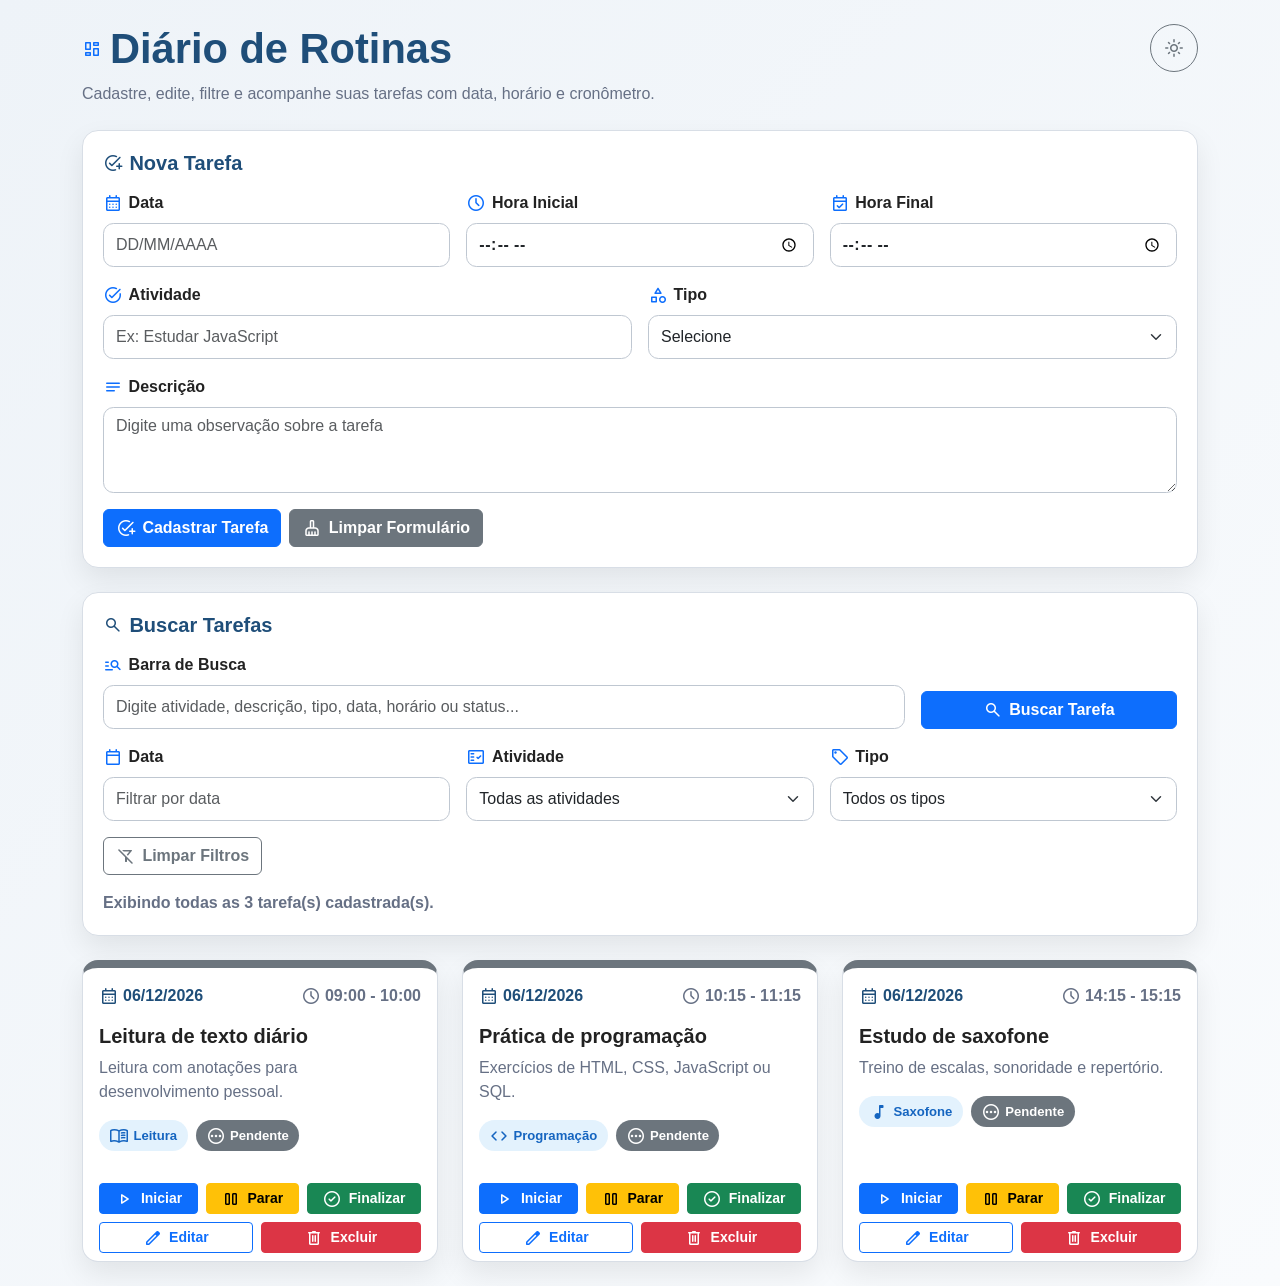
==== commit 25d64bc6: "atualizado nome de label ." ====
--- a/index.html
+++ b/index.html
@@ -5,7 +5,7 @@
 
   <meta name="viewport" content="width=device-width, initial-scale=1.0">
 
-  <title>Rotina em Cards</title>
+  <title>Diário de Rotinas</title>
 
   <!-- Bootstrap CSS -->
   <link
@@ -31,7 +31,7 @@
       <div>
         <h1 class="app-title mb-2">
           <span class="material-symbols-rounded text-primary" aria-hidden="true">dashboard</span>
-          Rotina em Cards
+          Diário de Rotinas
         </h1>
 
         <p class="app-subtitle mb-0">
@@ -56,7 +56,7 @@
     <section class="app-panel mb-4" aria-labelledby="tituloFormulario">
       <h2 id="tituloFormulario" class="section-title mb-3">
         <span class="material-symbols-rounded" aria-hidden="true">add_task</span>
-        Cadastrar tarefa
+        Nova Tarefa
       </h2>
 
       <form id="formTarefa">
@@ -87,7 +87,7 @@
           <div class="col-12 col-md-4">
             <label for="horaInicialTarefa" class="form-label icon-label">
               <span class="material-symbols-rounded text-primary" aria-hidden="true">schedule</span>
-              Hora inicial
+              Hora Inicial
             </label>
 
             <input
@@ -102,7 +102,7 @@
           <div class="col-12 col-md-4">
             <label for="horaFinalTarefa" class="form-label icon-label">
               <span class="material-symbols-rounded text-primary" aria-hidden="true">event_available</span>
-              Hora final
+              Hora Final
             </label>
 
             <input
@@ -184,7 +184,7 @@
     <section class="app-panel mb-4" aria-labelledby="tituloBusca">
       <h2 id="tituloBusca" class="section-title mb-3">
         <span class="material-symbols-rounded" aria-hidden="true">search</span>
-        Buscar tarefas
+        Buscar Tarefas
       </h2>
 
       <div class="row g-3 align-items-end mb-3">
@@ -193,7 +193,7 @@
         <div class="col-12 col-lg-9">
           <label for="campoBusca" class="form-label icon-label">
             <span class="material-symbols-rounded text-primary" aria-hidden="true">manage_search</span>
-            Barra de busca
+            Barra de Busca
           </label>
 
           <input
